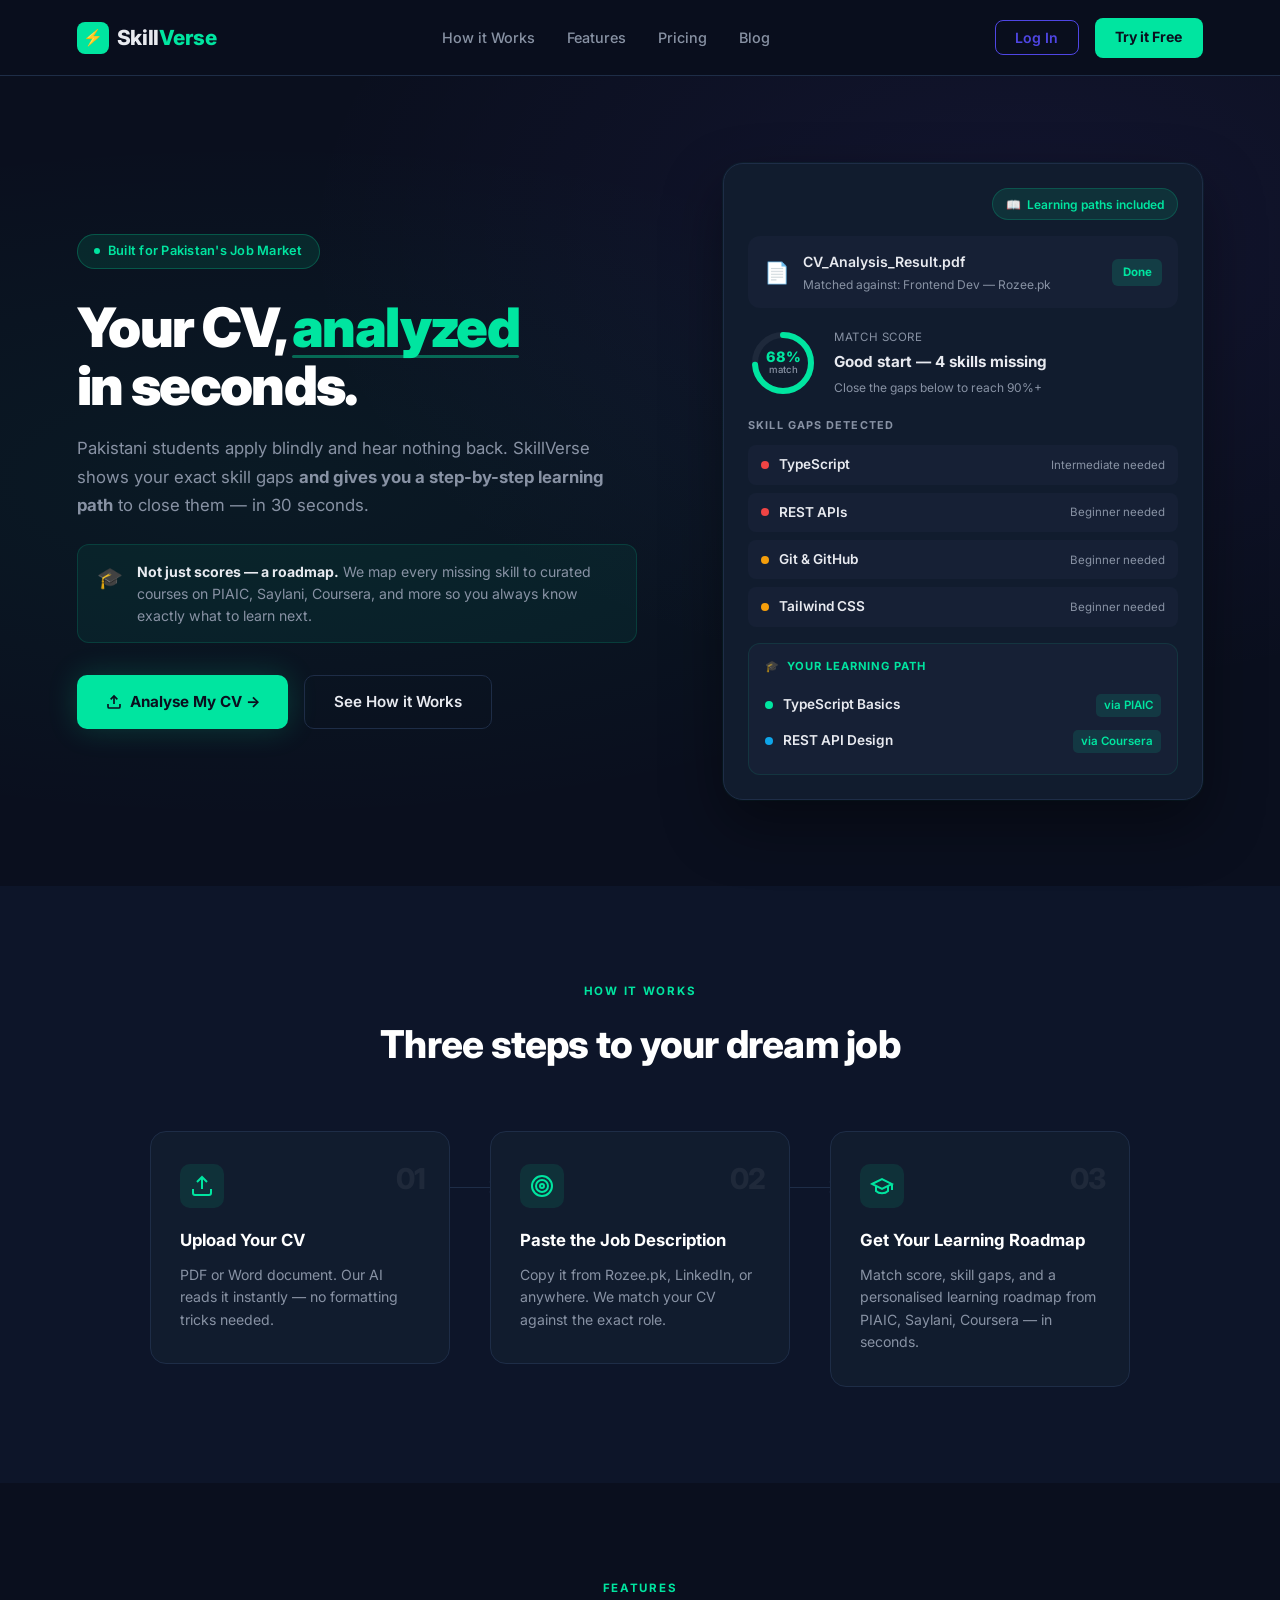
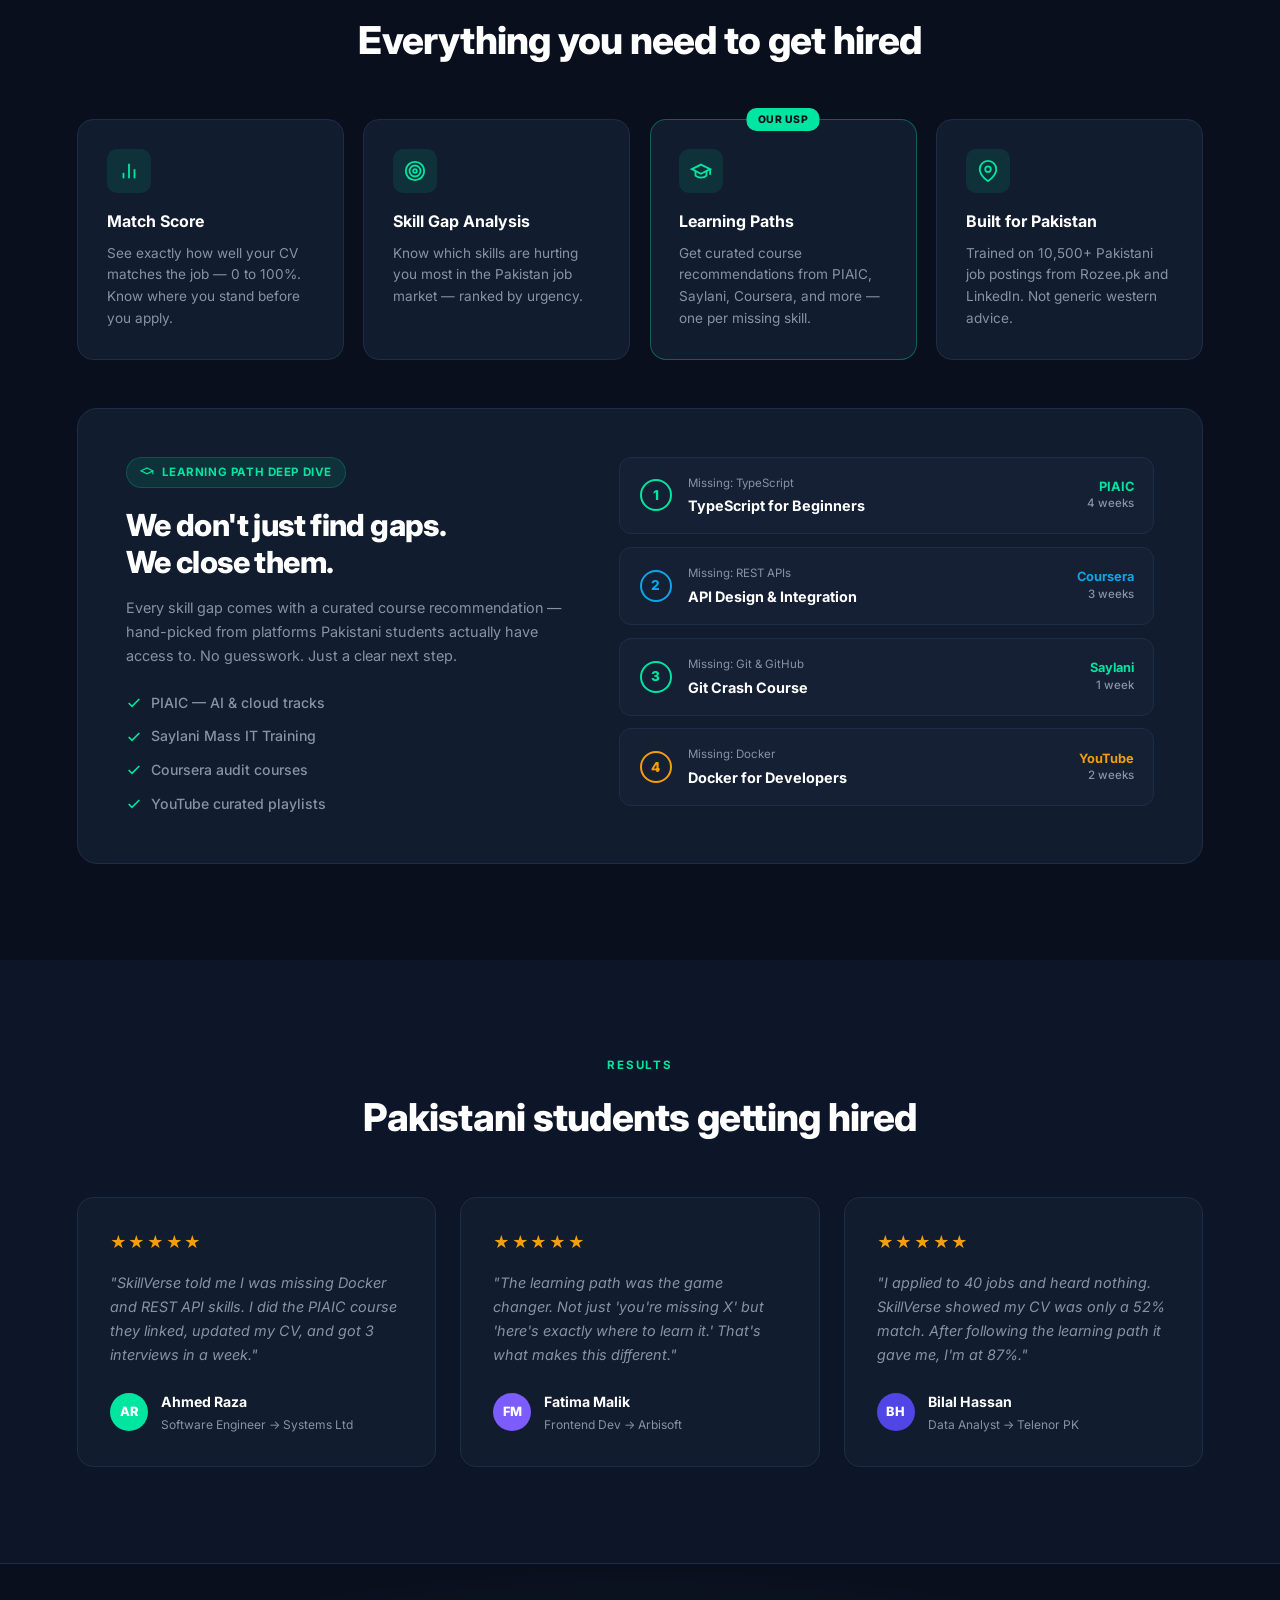
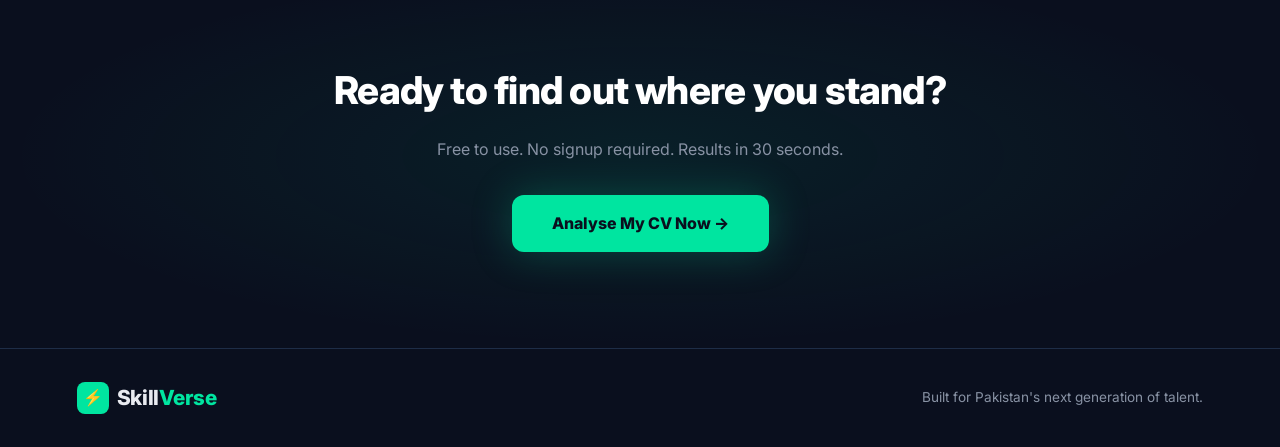
==== index.html @ 1d61daf1 "Add files via upload" ====
<!DOCTYPE html>
<html lang="en">
<head>
    <meta charset="UTF-8">
    <meta name="viewport" content="width=device-width, initial-scale=1.0">
    <title>SkillVerse — Know Your Gaps. Close Them Fast.</title>
    <link rel="stylesheet" href="style.css">
    <link href="https://fonts.googleapis.com/css2?family=Inter:wght@300;400;500;600;700;800;900&display=swap" rel="stylesheet">
    <script src="https://accounts.google.com/gsi/client" async defer></script>
</head>
<body>

    <!-- NAVBAR -->
    <nav>
        <div class="logo">
            <div class="logo-icon">⚡</div>
            <span>Skill<span class="logo-accent">Verse</span></span>
        </div>
        <div class="nav-links">
            <a href="#how" onclick="smoothScroll('how'); return false;">How it Works</a>
            <a href="#features" onclick="smoothScroll('features'); return false;">Features</a>
            <a href="#pricing" onclick="smoothScroll('pricing'); return false;">Pricing</a>
            <a href="#blog" onclick="smoothScroll('blog'); return false;">Blog</a>
        </div>
        <div class="nav-right">
            <div id="authNavSlot"></div>
            <a href="analyser.html" class="btn-nav">Try it Free</a>
        </div>
    </nav>

    <!-- HERO -->
    <section class="hero">
        <div class="hero-content">
            <div class="eyebrow">
                <span class="eyebrow-dot"></span>
                Built for Pakistan's Job Market
            </div>
            <h1>Your CV, <span class="accent">analyzed</span><br>in seconds.</h1>
            <p>Pakistani students apply blindly and hear nothing back. SkillVerse shows your exact skill gaps <strong>and gives you a step-by-step learning path</strong> to close them — in 30 seconds.</p>
            <div class="hero-value">
                <span class="hero-value-icon">🎓</span>
                <p><strong>Not just scores — a roadmap.</strong> We map every missing skill to curated courses on PIAIC, Saylani, Coursera, and more so you always know exactly what to learn next.</p>
            </div>
            <div class="hero-btns">
                <a href="analyser.html" class="btn-primary">
                    <svg width="16" height="16" viewBox="0 0 24 24" fill="none" stroke="currentColor" stroke-width="2.5"><path d="M21 15v4a2 2 0 01-2 2H5a2 2 0 01-2-2v-4"/><polyline points="17 8 12 3 7 8"/><line x1="12" y1="3" x2="12" y2="15"/></svg>
                    Analyse My CV →
                </a>
                <a href="#how" class="btn-secondary" onclick="smoothScroll('how'); return false;">See How it Works</a>
            </div>
        </div>

        <!-- MOCK CV RESULT CARD -->
        <div class="hero-card">
            <div class="card-header-badge">
                <span>📖</span> Learning paths included
            </div>
            <div class="card-file">
                <div class="card-file-icon">📄</div>
                <div class="card-file-info">
                    <div class="card-file-name">CV_Analysis_Result.pdf</div>
                    <div class="card-file-sub">Matched against: Frontend Dev — Rozee.pk</div>
                </div>
                <div class="card-done">Done</div>
            </div>
            <div class="card-score-row">
                <div class="card-score-ring">
                    <svg width="70" height="70" viewBox="0 0 70 70">
                        <circle cx="35" cy="35" r="28" fill="none" stroke="#1e293b" stroke-width="6"/>
                        <circle cx="35" cy="35" r="28" fill="none" stroke="#00e5a0" stroke-width="6"
                            stroke-linecap="round" stroke-dasharray="175.9" stroke-dashoffset="46"
                            transform="rotate(-90 35 35)"/>
                    </svg>
                    <div class="card-score-num">68%<br><span>match</span></div>
                </div>
                <div class="card-score-info">
                    <div class="card-score-label">Match Score</div>
                    <div class="card-score-verdict">Good start — 4 skills missing</div>
                    <div class="card-score-sub">Close the gaps below to reach 90%+</div>
                </div>
            </div>
            <div class="card-gaps-label">SKILL GAPS DETECTED</div>
            <div class="card-gaps">
                <div class="card-gap-row">
                    <span class="gap-dot red"></span>
                    <span class="gap-skill">TypeScript</span>
                    <span class="gap-level">Intermediate needed</span>
                </div>
                <div class="card-gap-row">
                    <span class="gap-dot red"></span>
                    <span class="gap-skill">REST APIs</span>
                    <span class="gap-level">Beginner needed</span>
                </div>
                <div class="card-gap-row">
                    <span class="gap-dot yellow"></span>
                    <span class="gap-skill">Git & GitHub</span>
                    <span class="gap-level">Beginner needed</span>
                </div>
                <div class="card-gap-row">
                    <span class="gap-dot yellow"></span>
                    <span class="gap-skill">Tailwind CSS</span>
                    <span class="gap-level">Beginner needed</span>
                </div>
            </div>
            <div class="card-path">
                <div class="card-path-label">
                    <span>🎓</span> YOUR LEARNING PATH
                </div>
                <div class="card-path-item">
                    <span class="path-dot green"></span>
                    <span class="path-name">TypeScript Basics</span>
                    <span class="path-via">via PIAIC</span>
                </div>
                <div class="card-path-item">
                    <span class="path-dot teal"></span>
                    <span class="path-name">REST API Design</span>
                    <span class="path-via">via Coursera</span>
                </div>
            </div>
        </div>
    </section>

    <!-- HOW IT WORKS -->
    <section class="how" id="how">
        <div class="section-label">HOW IT WORKS</div>
        <h2>Three steps to your dream job</h2>
        <div class="steps">
            <div class="step">
                <div class="step-icon-wrap">
                    <svg width="24" height="24" viewBox="0 0 24 24" fill="none" stroke="#00e5a0" stroke-width="2"><path d="M21 15v4a2 2 0 01-2 2H5a2 2 0 01-2-2v-4"/><polyline points="17 8 12 3 7 8"/><line x1="12" y1="3" x2="12" y2="15"/></svg>
                </div>
                <div class="step-num-badge">01</div>
                <h3>Upload Your CV</h3>
                <p>PDF or Word document. Our AI reads it instantly — no formatting tricks needed.</p>
            </div>
            <div class="step-connector"></div>
            <div class="step">
                <div class="step-icon-wrap">
                    <svg width="24" height="24" viewBox="0 0 24 24" fill="none" stroke="#00e5a0" stroke-width="2"><circle cx="12" cy="12" r="10"/><circle cx="12" cy="12" r="6"/><circle cx="12" cy="12" r="2"/></svg>
                </div>
                <div class="step-num-badge">02</div>
                <h3>Paste the Job Description</h3>
                <p>Copy it from Rozee.pk, LinkedIn, or anywhere. We match your CV against the exact role.</p>
            </div>
            <div class="step-connector"></div>
            <div class="step">
                <div class="step-icon-wrap">
                    <svg width="24" height="24" viewBox="0 0 24 24" fill="none" stroke="#00e5a0" stroke-width="2"><path d="M22 10v6M2 10l10-5 10 5-10 5z"/><path d="M6 12v5c3 3 9 3 12 0v-5"/></svg>
                </div>
                <div class="step-num-badge">03</div>
                <h3>Get Your Learning Roadmap</h3>
                <p>Match score, skill gaps, and a personalised learning roadmap from PIAIC, Saylani, Coursera — in seconds.</p>
            </div>
        </div>
    </section>

    <!-- FEATURES -->
    <section class="features" id="features">
        <div class="section-label">FEATURES</div>
        <h2>Everything you need to get hired</h2>
        <div class="feature-grid">
            <div class="feature-card">
                <div class="feature-icon">
                    <svg width="22" height="22" viewBox="0 0 24 24" fill="none" stroke="#00e5a0" stroke-width="2"><line x1="18" y1="20" x2="18" y2="10"/><line x1="12" y1="20" x2="12" y2="4"/><line x1="6" y1="20" x2="6" y2="14"/></svg>
                </div>
                <h3>Match Score</h3>
                <p>See exactly how well your CV matches the job — 0 to 100%. Know where you stand before you apply.</p>
            </div>
            <div class="feature-card">
                <div class="feature-icon">
                    <svg width="22" height="22" viewBox="0 0 24 24" fill="none" stroke="#00e5a0" stroke-width="2"><circle cx="12" cy="12" r="10"/><circle cx="12" cy="12" r="6"/><circle cx="12" cy="12" r="2"/></svg>
                </div>
                <h3>Skill Gap Analysis</h3>
                <p>Know which skills are hurting you most in the Pakistan job market — ranked by urgency.</p>
            </div>
            <div class="feature-card featured">
                <div class="feature-usp-badge">OUR USP</div>
                <div class="feature-icon">
                    <svg width="22" height="22" viewBox="0 0 24 24" fill="none" stroke="#00e5a0" stroke-width="2"><path d="M22 10v6M2 10l10-5 10 5-10 5z"/><path d="M6 12v5c3 3 9 3 12 0v-5"/></svg>
                </div>
                <h3>Learning Paths</h3>
                <p>Get curated course recommendations from PIAIC, Saylani, Coursera, and more — one per missing skill.</p>
            </div>
            <div class="feature-card">
                <div class="feature-icon">
                    <svg width="22" height="22" viewBox="0 0 24 24" fill="none" stroke="#00e5a0" stroke-width="2"><path d="M21 10c0 7-9 13-9 13s-9-6-9-13a9 9 0 0118 0z"/><circle cx="12" cy="10" r="3"/></svg>
                </div>
                <h3>Built for Pakistan</h3>
                <p>Trained on 10,500+ Pakistani job postings from Rozee.pk and LinkedIn. Not generic western advice.</p>
            </div>
        </div>

        <!-- LEARNING PATH DEEP DIVE -->
        <div class="deepdive" id="pricing">
            <div class="deepdive-left">
                <div class="deepdive-badge">
                    <svg width="14" height="14" viewBox="0 0 24 24" fill="none" stroke="#00e5a0" stroke-width="2"><path d="M22 10v6M2 10l10-5 10 5-10 5z"/></svg>
                    LEARNING PATH DEEP DIVE
                </div>
                <h2>We don't just find gaps.<br>We close them.</h2>
                <p>Every skill gap comes with a curated course recommendation — hand-picked from platforms Pakistani students actually have access to. No guesswork. Just a clear next step.</p>
                <ul class="deepdive-list">
                    <li>
                        <svg width="16" height="16" viewBox="0 0 24 24" fill="none" stroke="#00e5a0" stroke-width="2.5"><polyline points="20 6 9 17 4 12"/></svg>
                        PIAIC — AI & cloud tracks
                    </li>
                    <li>
                        <svg width="16" height="16" viewBox="0 0 24 24" fill="none" stroke="#00e5a0" stroke-width="2.5"><polyline points="20 6 9 17 4 12"/></svg>
                        Saylani Mass IT Training
                    </li>
                    <li>
                        <svg width="16" height="16" viewBox="0 0 24 24" fill="none" stroke="#00e5a0" stroke-width="2.5"><polyline points="20 6 9 17 4 12"/></svg>
                        Coursera audit courses
                    </li>
                    <li>
                        <svg width="16" height="16" viewBox="0 0 24 24" fill="none" stroke="#00e5a0" stroke-width="2.5"><polyline points="20 6 9 17 4 12"/></svg>
                        YouTube curated playlists
                    </li>
                </ul>
            </div>
            <div class="deepdive-right">
                <div class="deepdive-course">
                    <div class="deepdive-num green">1</div>
                    <div class="deepdive-course-info">
                        <div class="deepdive-missing">Missing: TypeScript</div>
                        <div class="deepdive-course-name">TypeScript for Beginners</div>
                    </div>
                    <div class="deepdive-platform green">PIAIC<br><span>4 weeks</span></div>
                </div>
                <div class="deepdive-course">
                    <div class="deepdive-num teal">2</div>
                    <div class="deepdive-course-info">
                        <div class="deepdive-missing">Missing: REST APIs</div>
                        <div class="deepdive-course-name">API Design & Integration</div>
                    </div>
                    <div class="deepdive-platform teal">Coursera<br><span>3 weeks</span></div>
                </div>
                <div class="deepdive-course">
                    <div class="deepdive-num green">3</div>
                    <div class="deepdive-course-info">
                        <div class="deepdive-missing">Missing: Git & GitHub</div>
                        <div class="deepdive-course-name">Git Crash Course</div>
                    </div>
                    <div class="deepdive-platform green">Saylani<br><span>1 week</span></div>
                </div>
                <div class="deepdive-course">
                    <div class="deepdive-num yellow">4</div>
                    <div class="deepdive-course-info">
                        <div class="deepdive-missing">Missing: Docker</div>
                        <div class="deepdive-course-name">Docker for Developers</div>
                    </div>
                    <div class="deepdive-platform yellow">YouTube<br><span>2 weeks</span></div>
                </div>
            </div>
        </div>
    </section>

    <!-- TESTIMONIALS -->
    <section class="testimonials" id="blog">
        <div class="section-label">RESULTS</div>
        <h2>Pakistani students getting hired</h2>
        <div class="testimonial-grid">
            <div class="testimonial-card">
                <div class="stars">★★★★★</div>
                <p>"SkillVerse told me I was missing Docker and REST API skills. I did the PIAIC course they linked, updated my CV, and got 3 interviews in a week."</p>
                <div class="testimonial-user">
                    <div class="testimonial-avatar" style="background:#00e5a0;">AR</div>
                    <div>
                        <div class="testimonial-name">Ahmed Raza</div>
                        <div class="testimonial-role">Software Engineer → Systems Ltd</div>
                    </div>
                </div>
            </div>
            <div class="testimonial-card">
                <div class="stars">★★★★★</div>
                <p>"The learning path was the game changer. Not just 'you're missing X' but 'here's exactly where to learn it.' That's what makes this different."</p>
                <div class="testimonial-user">
                    <div class="testimonial-avatar" style="background:#7c5cfc;">FM</div>
                    <div>
                        <div class="testimonial-name">Fatima Malik</div>
                        <div class="testimonial-role">Frontend Dev → Arbisoft</div>
                    </div>
                </div>
            </div>
            <div class="testimonial-card">
                <div class="stars">★★★★★</div>
                <p>"I applied to 40 jobs and heard nothing. SkillVerse showed my CV was only a 52% match. After following the learning path it gave me, I'm at 87%."</p>
                <div class="testimonial-user">
                    <div class="testimonial-avatar" style="background:#4f46e5;">BH</div>
                    <div>
                        <div class="testimonial-name">Bilal Hassan</div>
                        <div class="testimonial-role">Data Analyst → Telenor PK</div>
                    </div>
                </div>
            </div>
        </div>
    </section>

    <!-- CTA -->
    <section class="cta">
        <h2>Ready to find out where you stand?</h2>
        <p>Free to use. No signup required. Results in 30 seconds.</p>
        <a href="analyser.html" class="btn-cta">Analyse My CV Now →</a>
    </section>

    <!-- FOOTER -->
    <footer>
        <div class="logo">
            <div class="logo-icon">⚡</div>
            <span>Skill<span class="logo-accent">Verse</span></span>
        </div>
        <p>Built for Pakistan's next generation of talent.</p>
    </footer>

    <script>
    function smoothScroll(id) {
        const el = document.getElementById(id);
        if (el) el.scrollIntoView({ behavior: 'smooth', block: 'start' });
    }
    </script>
    <script src="auth.js"></script>
</body>
</html>
---- style.css ----
/* ── RESET ── */
*, *::before, *::after { margin: 0; padding: 0; box-sizing: border-box; }

/* ── ROOT ── */
:root {
    --bg: #0a0f1e;
    --bg2: #0d1529;
    --bg3: #111827;
    --card: #111c2e;
    --card2: #162035;
    --border: #1e2d47;
    --accent: #00e5a0;
    --accent2: #00c48c;
    --purple: #7c5cfc;
    --text: #e8eaf0;
    --muted: #8892a4;
    --yellow: #f59e0b;
    --red: #ef4444;
}

html { scroll-behavior: smooth; }

body {
    font-family: 'Inter', sans-serif;
    background: var(--bg);
    color: var(--text);
    min-height: 100vh;
    line-height: 1.6;
}

/* ── NAVBAR ── */
nav {
    display: flex;
    justify-content: space-between;
    align-items: center;
    padding: 1.1rem 6%;
    border-bottom: 1px solid var(--border);
    background: rgba(10,15,30,0.95);
    backdrop-filter: blur(12px);
    position: sticky;
    top: 0;
    z-index: 100;
}

.logo {
    display: flex;
    align-items: center;
    gap: 0.5rem;
    font-size: 1.3rem;
    font-weight: 800;
    color: var(--text);
    text-decoration: none;
    letter-spacing: -0.02em;
}

.logo-icon {
    background: var(--accent);
    color: #0a0f1e;
    width: 32px;
    height: 32px;
    border-radius: 8px;
    display: flex;
    align-items: center;
    justify-content: center;
    font-size: 1rem;
}

.logo-accent { color: var(--accent); }

.nav-links {
    display: flex;
    align-items: center;
    gap: 2rem;
}

.nav-links a {
    color: var(--muted);
    text-decoration: none;
    font-size: 0.9rem;
    font-weight: 500;
    transition: color 0.2s;
}

.nav-links a:hover { color: var(--text); }

.nav-right {
    display: flex;
    align-items: center;
    gap: 1rem;
}

.btn-nav {
    background: var(--accent);
    color: #0a0f1e !important;
    padding: 0.55rem 1.3rem;
    border-radius: 8px;
    font-weight: 700;
    font-size: 0.88rem;
    text-decoration: none;
    transition: background 0.2s, transform 0.2s;
}

.btn-nav:hover { background: var(--accent2); transform: translateY(-1px); }

/* ── HERO ── */
.hero {
    display: flex;
    align-items: center;
    justify-content: space-between;
    padding: 5rem 6%;
    gap: 3rem;
    min-height: 90vh;
    background: radial-gradient(ellipse at 20% 50%, rgba(0,229,160,0.05) 0%, transparent 60%),
                radial-gradient(ellipse at 80% 20%, rgba(124,92,252,0.08) 0%, transparent 50%),
                var(--bg);
}

.hero-content { flex: 1; max-width: 560px; }

.eyebrow {
    display: inline-flex;
    align-items: center;
    gap: 0.5rem;
    background: rgba(0,229,160,0.1);
    border: 1px solid rgba(0,229,160,0.25);
    color: var(--accent);
    font-size: 0.8rem;
    font-weight: 600;
    padding: 0.4rem 1rem;
    border-radius: 20px;
    margin-bottom: 1.8rem;
    letter-spacing: 0.02em;
}

.eyebrow-dot {
    width: 6px;
    height: 6px;
    background: var(--accent);
    border-radius: 50%;
    animation: pulse 2s infinite;
}

@keyframes pulse {
    0%, 100% { opacity: 1; }
    50% { opacity: 0.3; }
}

.hero h1 {
    font-size: 3.4rem;
    font-weight: 900;
    line-height: 1.08;
    margin-bottom: 1.2rem;
    letter-spacing: -0.03em;
    color: #fff;
}

.hero h1 .accent {
    color: var(--accent);
    position: relative;
}

.hero h1 .accent::after {
    content: '';
    position: absolute;
    bottom: 2px;
    left: 0;
    right: 0;
    height: 3px;
    background: var(--accent);
    border-radius: 2px;
    opacity: 0.4;
}

.hero > .hero-content > p {
    font-size: 1.05rem;
    color: var(--muted);
    line-height: 1.7;
    margin-bottom: 1.5rem;
}

.hero-value {
    display: flex;
    gap: 0.9rem;
    background: rgba(0,229,160,0.06);
    border: 1px solid rgba(0,229,160,0.15);
    border-radius: 12px;
    padding: 1rem 1.2rem;
    margin-bottom: 2rem;
}

.hero-value-icon { font-size: 1.3rem; flex-shrink: 0; }

.hero-value p {
    font-size: 0.88rem;
    color: var(--muted);
    line-height: 1.55;
    margin: 0;
}

.hero-value p strong { color: var(--text); }

.hero-btns {
    display: flex;
    gap: 1rem;
    flex-wrap: wrap;
}

.btn-primary {
    background: var(--accent);
    color: #0a0f1e;
    padding: 0.85rem 1.8rem;
    border-radius: 10px;
    text-decoration: none;
    font-weight: 700;
    font-size: 0.95rem;
    display: inline-flex;
    align-items: center;
    gap: 0.5rem;
    transition: transform 0.2s, background 0.2s;
    box-shadow: 0 0 30px rgba(0,229,160,0.2);
}

.btn-primary:hover { transform: translateY(-2px); background: var(--accent2); }

.btn-secondary {
    background: transparent;
    color: var(--text);
    padding: 0.85rem 1.8rem;
    border-radius: 10px;
    text-decoration: none;
    font-weight: 600;
    font-size: 0.95rem;
    border: 1px solid var(--border);
    transition: border-color 0.2s, background 0.2s;
}

.btn-secondary:hover { border-color: var(--accent); background: rgba(0,229,160,0.05); }

/* ── HERO CARD ── */
.hero-card {
    flex: 1;
    max-width: 480px;
    background: var(--card);
    border-radius: 20px;
    padding: 1.5rem;
    border: 1px solid var(--border);
    box-shadow: 0 25px 60px rgba(0,0,0,0.4), 0 0 0 1px rgba(0,229,160,0.05);
}

.card-header-badge {
    display: inline-flex;
    align-items: center;
    gap: 0.4rem;
    background: rgba(0,229,160,0.1);
    border: 1px solid rgba(0,229,160,0.2);
    color: var(--accent);
    font-size: 0.75rem;
    font-weight: 600;
    padding: 0.35rem 0.8rem;
    border-radius: 20px;
    margin-bottom: 1rem;
    float: right;
}

.card-file {
    display: flex;
    align-items: center;
    gap: 0.8rem;
    background: var(--card2);
    border-radius: 12px;
    padding: 0.9rem 1rem;
    margin-bottom: 1.2rem;
    clear: both;
}

.card-file-icon { font-size: 1.3rem; }
.card-file-info { flex: 1; }
.card-file-name { font-size: 0.88rem; font-weight: 600; color: var(--text); }
.card-file-sub { font-size: 0.75rem; color: var(--muted); margin-top: 0.1rem; }

.card-done {
    background: rgba(0,229,160,0.15);
    color: var(--accent);
    font-size: 0.72rem;
    font-weight: 700;
    padding: 0.25rem 0.65rem;
    border-radius: 6px;
}

.card-score-row {
    display: flex;
    align-items: center;
    gap: 1rem;
    margin-bottom: 1.2rem;
}

.card-score-ring { position: relative; width: 70px; height: 70px; flex-shrink: 0; }

.card-score-num {
    position: absolute;
    inset: 0;
    display: flex;
    flex-direction: column;
    align-items: center;
    justify-content: center;
    font-size: 0.9rem;
    font-weight: 800;
    color: var(--accent);
    line-height: 1.1;
    text-align: center;
}

.card-score-num span { font-size: 0.6rem; font-weight: 500; color: var(--muted); }

.card-score-label {
    font-size: 0.72rem;
    color: var(--muted);
    margin-bottom: 0.2rem;
    text-transform: uppercase;
    letter-spacing: 0.05em;
}

.card-score-verdict { font-size: 0.95rem; font-weight: 700; color: var(--text); margin-bottom: 0.2rem; }
.card-score-sub { font-size: 0.75rem; color: var(--muted); }

.card-gaps-label {
    font-size: 0.68rem;
    font-weight: 700;
    letter-spacing: 0.1em;
    color: var(--muted);
    margin-bottom: 0.7rem;
    text-transform: uppercase;
}

.card-gaps { display: flex; flex-direction: column; gap: 0.5rem; margin-bottom: 1rem; }

.card-gap-row {
    display: flex;
    align-items: center;
    gap: 0.6rem;
    background: var(--card2);
    border-radius: 8px;
    padding: 0.55rem 0.8rem;
}

.gap-dot { width: 8px; height: 8px; border-radius: 50%; flex-shrink: 0; }
.gap-dot.red { background: var(--red); }
.gap-dot.yellow { background: var(--yellow); }

.gap-skill { font-size: 0.85rem; font-weight: 600; color: var(--text); flex: 1; }
.gap-level { font-size: 0.72rem; color: var(--muted); }

.card-path {
    background: var(--card2);
    border-radius: 12px;
    padding: 0.9rem 1rem;
    border: 1px solid rgba(0,229,160,0.1);
}

.card-path-label {
    display: flex;
    align-items: center;
    gap: 0.4rem;
    font-size: 0.7rem;
    font-weight: 700;
    letter-spacing: 0.08em;
    color: var(--accent);
    margin-bottom: 0.7rem;
    text-transform: uppercase;
}

.card-path-item { display: flex; align-items: center; gap: 0.6rem; padding: 0.4rem 0; }

.path-dot { width: 8px; height: 8px; border-radius: 50%; flex-shrink: 0; }
.path-dot.green { background: var(--accent); }
.path-dot.teal { background: #0ea5e9; }

.path-name { font-size: 0.85rem; font-weight: 600; color: var(--text); flex: 1; }

.path-via {
    font-size: 0.72rem;
    background: rgba(0,229,160,0.12);
    color: var(--accent);
    padding: 0.15rem 0.5rem;
    border-radius: 5px;
    font-weight: 600;
}

/* ── SECTION SHARED ── */
.section-label {
    font-size: 0.72rem;
    font-weight: 700;
    letter-spacing: 0.15em;
    text-transform: uppercase;
    color: var(--accent);
    margin-bottom: 0.8rem;
    text-align: center;
}

/* ── HOW IT WORKS ── */
.how {
    padding: 6rem 6%;
    background: var(--bg2);
    text-align: center;
}

.how h2 {
    font-size: 2.4rem;
    font-weight: 800;
    color: #fff;
    margin-bottom: 3.5rem;
    letter-spacing: -0.02em;
}

.steps {
    display: flex;
    align-items: flex-start;
    justify-content: center;
    gap: 0;
    flex-wrap: wrap;
}

.step {
    background: var(--card);
    border-radius: 16px;
    padding: 2rem 1.8rem;
    max-width: 300px;
    flex: 1;
    min-width: 220px;
    text-align: left;
    border: 1px solid var(--border);
    position: relative;
    transition: border-color 0.2s, transform 0.2s;
}

.step:hover { border-color: rgba(0,229,160,0.3); transform: translateY(-4px); }

.step-icon-wrap {
    width: 44px;
    height: 44px;
    background: rgba(0,229,160,0.1);
    border-radius: 10px;
    display: flex;
    align-items: center;
    justify-content: center;
    margin-bottom: 1.2rem;
}

.step-num-badge {
    position: absolute;
    top: 1.5rem;
    right: 1.5rem;
    font-size: 1.8rem;
    font-weight: 800;
    color: rgba(255,255,255,0.06);
    letter-spacing: -0.03em;
}

.step h3 { font-size: 1.05rem; font-weight: 700; color: #fff; margin-bottom: 0.6rem; }
.step p { font-size: 0.88rem; color: var(--muted); line-height: 1.6; }

.step-connector {
    width: 40px;
    height: 1px;
    background: var(--border);
    flex-shrink: 0;
    margin-top: 3.5rem;
    position: relative;
}

.step-connector::after {
    content: '';
    position: absolute;
    right: -4px;
    top: -4px;
    width: 8px;
    height: 8px;
    border-top: 1px solid var(--border);
    border-right: 1px solid var(--border);
    transform: rotate(45deg);
}

/* ── FEATURES ── */
.features {
    padding: 6rem 6%;
    background: var(--bg);
    text-align: center;
}

.features h2 {
    font-size: 2.4rem;
    font-weight: 800;
    color: #fff;
    margin-bottom: 3rem;
    letter-spacing: -0.02em;
}

.feature-grid {
    display: grid;
    grid-template-columns: repeat(4, 1fr);
    gap: 1.2rem;
    margin-bottom: 3rem;
}

@media (max-width: 900px) { .feature-grid { grid-template-columns: repeat(2, 1fr); } }
@media (max-width: 560px) { .feature-grid { grid-template-columns: 1fr; } }

.feature-card {
    background: var(--card);
    border-radius: 16px;
    padding: 1.8rem;
    text-align: left;
    border: 1px solid var(--border);
    position: relative;
    transition: border-color 0.2s, transform 0.2s;
}

.feature-card:hover { border-color: rgba(0,229,160,0.3); transform: translateY(-4px); }
.feature-card.featured { border-color: rgba(0,229,160,0.35); }

.feature-usp-badge {
    position: absolute;
    top: -12px;
    left: 50%;
    transform: translateX(-50%);
    background: var(--accent);
    color: #0a0f1e;
    font-size: 0.65rem;
    font-weight: 800;
    padding: 0.2rem 0.7rem;
    border-radius: 10px;
    letter-spacing: 0.05em;
    white-space: nowrap;
}

.feature-icon {
    width: 44px;
    height: 44px;
    background: rgba(0,229,160,0.1);
    border-radius: 10px;
    display: flex;
    align-items: center;
    justify-content: center;
    margin-bottom: 1rem;
}

.feature-card h3 { font-size: 1rem; font-weight: 700; color: #fff; margin-bottom: 0.5rem; }
.feature-card p { font-size: 0.85rem; color: var(--muted); line-height: 1.6; }

/* ── DEEP DIVE ── */
.deepdive {
    background: var(--card);
    border-radius: 20px;
    border: 1px solid var(--border);
    padding: 3rem;
    display: grid;
    grid-template-columns: 1fr 1.2fr;
    gap: 3rem;
    text-align: left;
}

@media (max-width: 800px) { .deepdive { grid-template-columns: 1fr; } }

.deepdive-badge {
    display: inline-flex;
    align-items: center;
    gap: 0.5rem;
    background: rgba(0,229,160,0.1);
    border: 1px solid rgba(0,229,160,0.2);
    color: var(--accent);
    font-size: 0.72rem;
    font-weight: 700;
    padding: 0.35rem 0.8rem;
    border-radius: 20px;
    margin-bottom: 1.2rem;
    letter-spacing: 0.05em;
}

.deepdive h2 {
    font-size: 1.9rem;
    font-weight: 800;
    color: #fff;
    line-height: 1.2;
    margin-bottom: 1rem;
    letter-spacing: -0.02em;
    text-align: left;
}

.deepdive-left > p {
    font-size: 0.9rem;
    color: var(--muted);
    line-height: 1.65;
    margin-bottom: 1.5rem;
}

.deepdive-list { list-style: none; display: flex; flex-direction: column; gap: 0.7rem; }

.deepdive-list li {
    display: flex;
    align-items: center;
    gap: 0.6rem;
    font-size: 0.88rem;
    color: var(--muted);
    font-weight: 500;
}

.deepdive-right { display: flex; flex-direction: column; gap: 0.8rem; }

.deepdive-course {
    display: flex;
    align-items: center;
    gap: 1rem;
    background: var(--card2);
    border-radius: 12px;
    padding: 1rem 1.2rem;
    border: 1px solid var(--border);
}

.deepdive-num {
    width: 32px;
    height: 32px;
    border-radius: 50%;
    display: flex;
    align-items: center;
    justify-content: center;
    font-size: 0.85rem;
    font-weight: 800;
    flex-shrink: 0;
    border: 2px solid;
}

.deepdive-num.green { color: var(--accent); border-color: var(--accent); }
.deepdive-num.teal { color: #0ea5e9; border-color: #0ea5e9; }
.deepdive-num.yellow { color: var(--yellow); border-color: var(--yellow); }

.deepdive-course-info { flex: 1; }
.deepdive-missing { font-size: 0.72rem; color: var(--muted); margin-bottom: 0.15rem; }
.deepdive-course-name { font-size: 0.9rem; font-weight: 700; color: #fff; }

.deepdive-platform {
    font-size: 0.8rem;
    font-weight: 700;
    text-align: right;
    line-height: 1.3;
}

.deepdive-platform.green { color: var(--accent); }
.deepdive-platform.teal { color: #0ea5e9; }
.deepdive-platform.yellow { color: var(--yellow); }
.deepdive-platform span { font-size: 0.72rem; font-weight: 500; color: var(--muted); }

/* ── TESTIMONIALS ── */
.testimonials {
    padding: 6rem 6%;
    background: var(--bg2);
    text-align: center;
}

.testimonials h2 {
    font-size: 2.4rem;
    font-weight: 800;
    color: #fff;
    margin-bottom: 3rem;
    letter-spacing: -0.02em;
}

.testimonial-grid {
    display: grid;
    grid-template-columns: repeat(3, 1fr);
    gap: 1.5rem;
}

@media (max-width: 800px) { .testimonial-grid { grid-template-columns: 1fr; } }

.testimonial-card {
    background: var(--card);
    border-radius: 16px;
    padding: 2rem;
    text-align: left;
    border: 1px solid var(--border);
    transition: border-color 0.2s;
}

.testimonial-card:hover { border-color: rgba(0,229,160,0.2); }

.stars { color: var(--yellow); font-size: 1rem; margin-bottom: 1rem; letter-spacing: 0.1em; }

.testimonial-card > p {
    font-size: 0.9rem;
    color: var(--muted);
    line-height: 1.65;
    margin-bottom: 1.5rem;
    font-style: italic;
}

.testimonial-user { display: flex; align-items: center; gap: 0.8rem; }

.testimonial-avatar {
    width: 38px;
    height: 38px;
    border-radius: 50%;
    display: flex;
    align-items: center;
    justify-content: center;
    font-size: 0.8rem;
    font-weight: 800;
    color: #fff;
    flex-shrink: 0;
}

.testimonial-name { font-size: 0.88rem; font-weight: 700; color: #fff; }
.testimonial-role { font-size: 0.75rem; color: var(--muted); margin-top: 0.1rem; }

/* ── CTA ── */
.cta {
    padding: 6rem 6%;
    text-align: center;
    background: radial-gradient(ellipse at center, rgba(0,229,160,0.08) 0%, transparent 70%), var(--bg);
    border-top: 1px solid var(--border);
}

.cta h2 {
    font-size: 2.4rem;
    font-weight: 800;
    color: #fff;
    margin-bottom: 1rem;
    letter-spacing: -0.02em;
}

.cta p { color: var(--muted); margin-bottom: 2rem; font-size: 1rem; }

.btn-cta {
    display: inline-block;
    background: var(--accent);
    color: #0a0f1e;
    padding: 1rem 2.5rem;
    border-radius: 12px;
    text-decoration: none;
    font-weight: 800;
    font-size: 1rem;
    box-shadow: 0 0 40px rgba(0,229,160,0.25);
    transition: transform 0.2s, background 0.2s;
}

.btn-cta:hover { transform: translateY(-2px); background: var(--accent2); }

/* ── FOOTER ── */
footer {
    padding: 2rem 6%;
    border-top: 1px solid var(--border);
    display: flex;
    justify-content: space-between;
    align-items: center;
    background: var(--bg);
}

footer p { font-size: 0.85rem; color: var(--muted); }

/* ── AUTH NAV SLOT ── */
#authNavSlot {
    display: flex;
    align-items: center;
    gap: 0.8rem;
    font-size: 0.85rem;
    color: var(--muted);
}
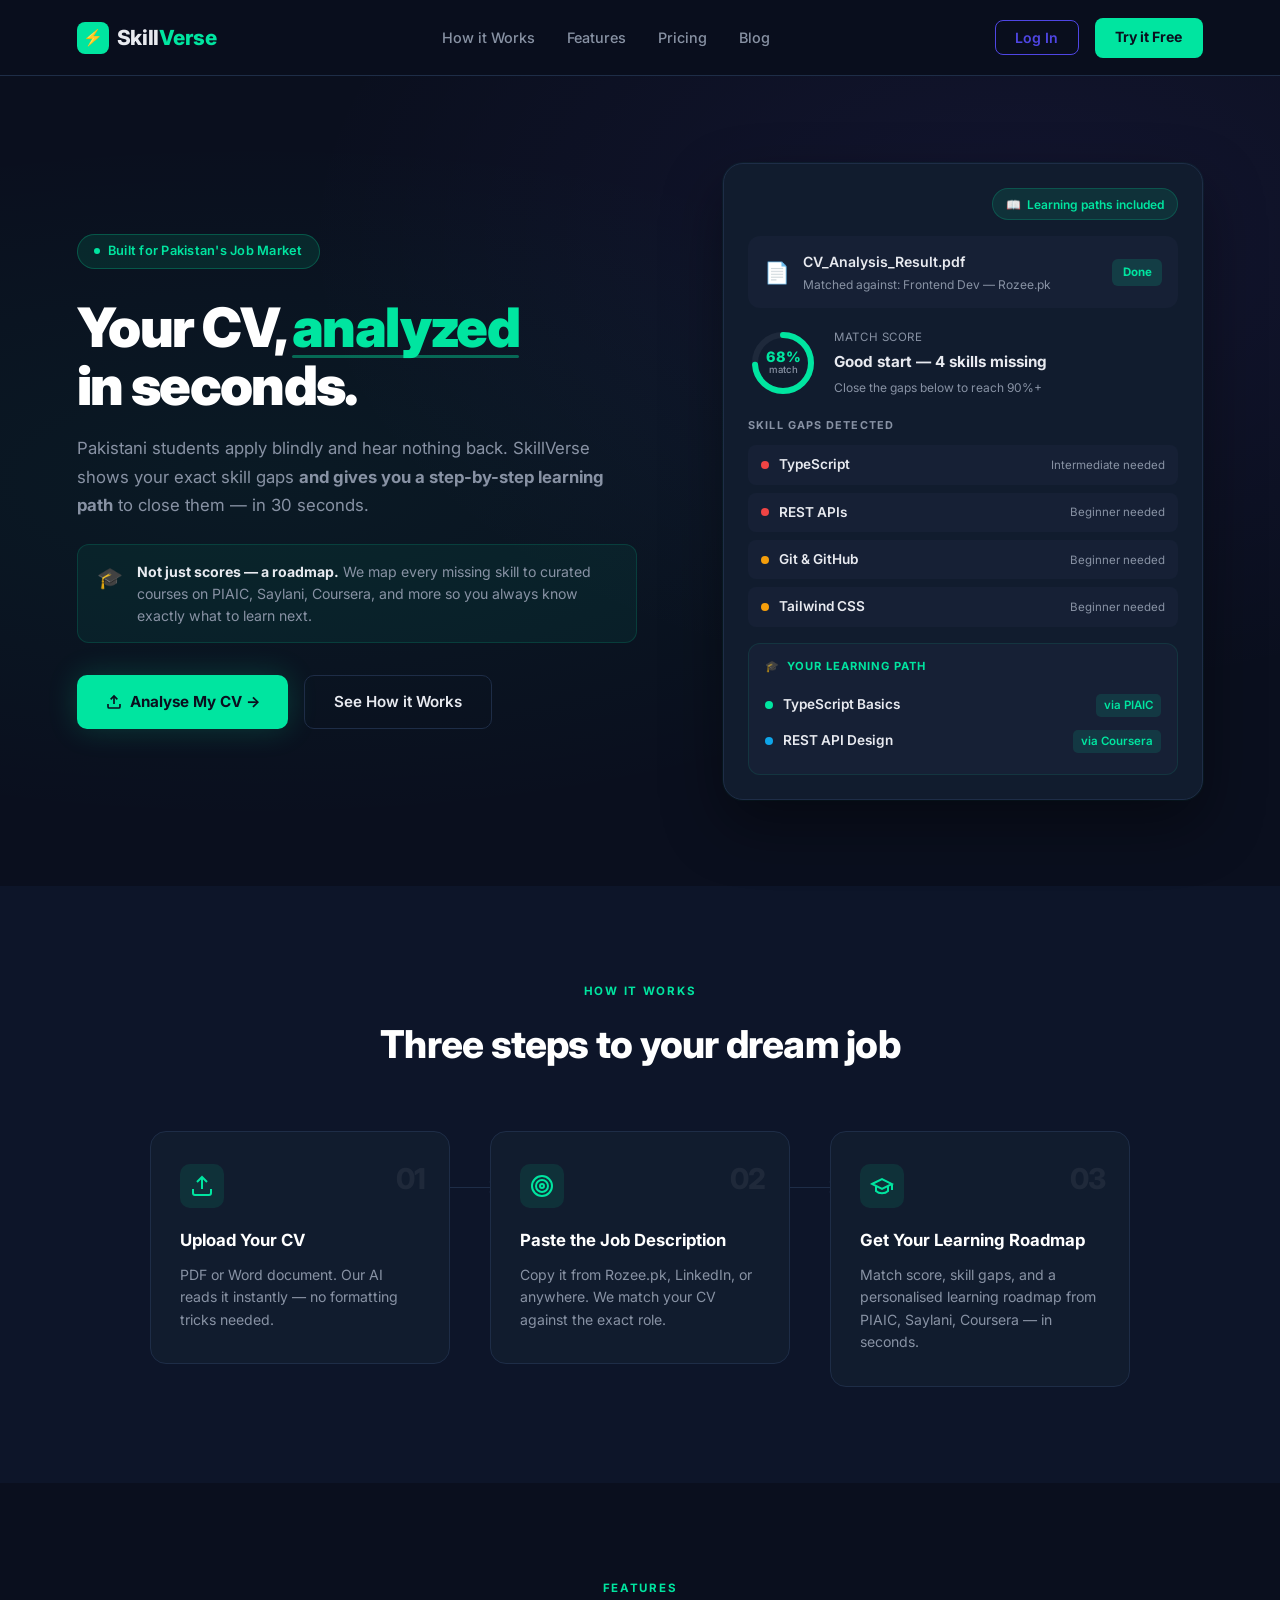
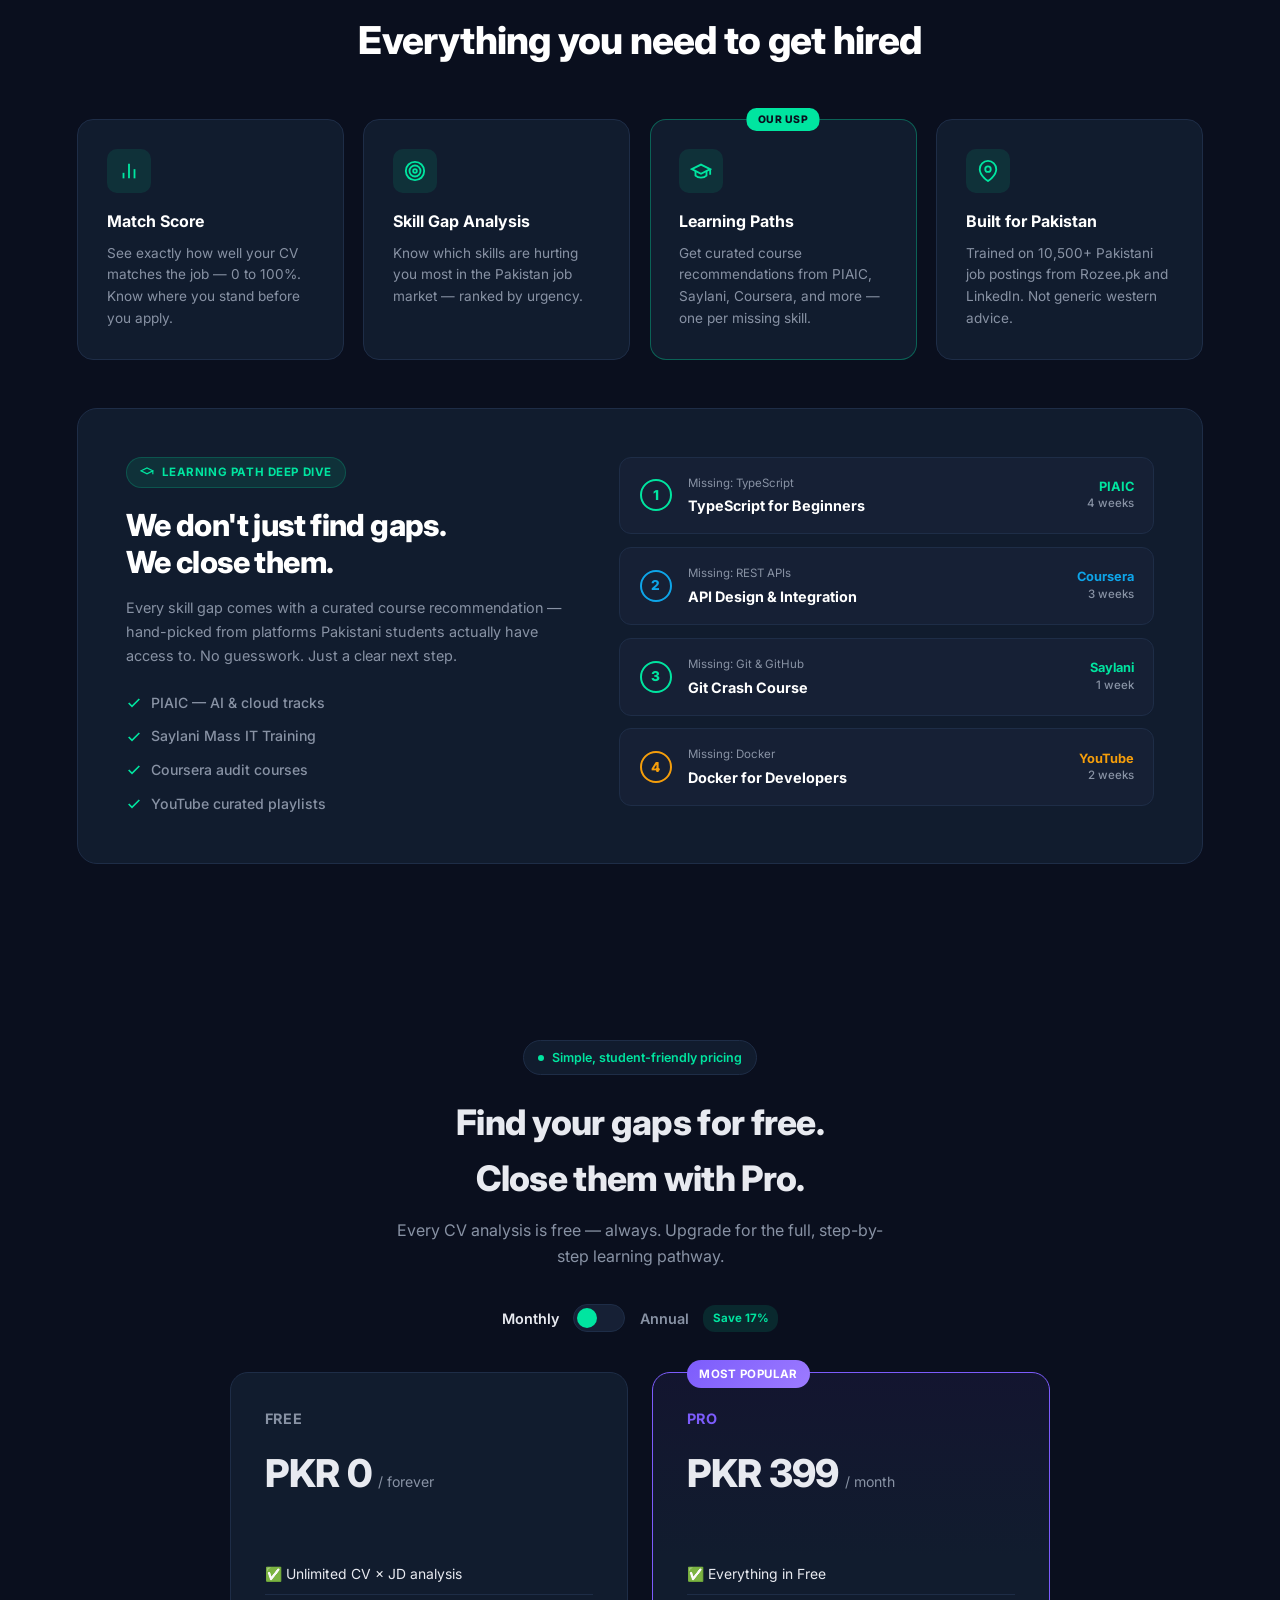
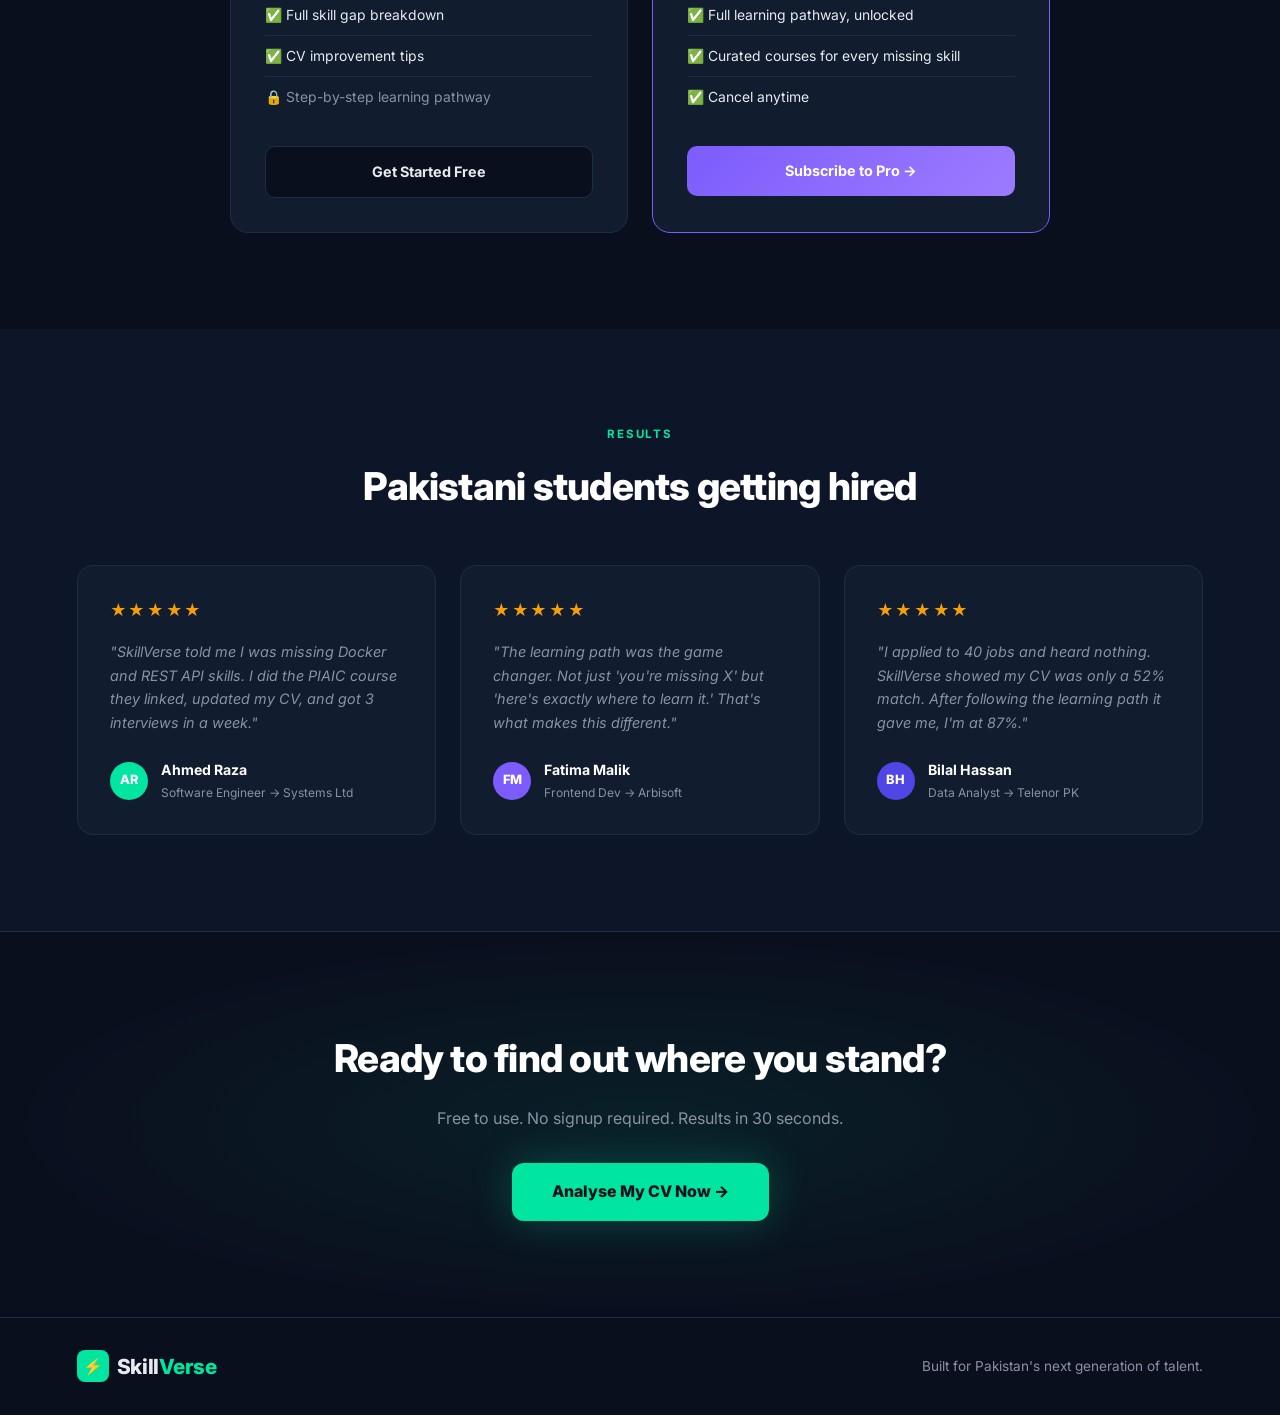
==== commit 60ecd497: "Update index.html" ====
--- a/index.html
+++ b/index.html
@@ -191,7 +191,7 @@
         </div>
 
         <!-- LEARNING PATH DEEP DIVE -->
-        <div class="deepdive" id="pricing">
+        <div class="deepdive" id="learning-path-demo">
             <div class="deepdive-left">
                 <div class="deepdive-badge">
                     <svg width="14" height="14" viewBox="0 0 24 24" fill="none" stroke="#00e5a0" stroke-width="2"><path d="M22 10v6M2 10l10-5 10 5-10 5z"/></svg>
@@ -255,6 +255,172 @@
         </div>
     </section>
 
+    <!-- PRICING -->
+    <section class="pr-section" id="pricing">
+        <style>
+            .pr-section {
+                padding: 5rem 8% 6rem;
+                text-align: center;
+            }
+            .pr-eyebrow {
+                display: inline-flex; align-items: center; gap: 0.5rem;
+                background: #111c2e; border: 1px solid #1e2d47;
+                padding: 0.4rem 0.9rem; border-radius: 20px;
+                font-size: 0.78rem; font-weight: 600; color: #00e5a0;
+                margin-bottom: 1.2rem;
+            }
+            .pr-eyebrow-dot { width: 6px; height: 6px; border-radius: 50%; background: #00e5a0; }
+            .pr-section h2 {
+                font-size: 2.2rem; font-weight: 800; letter-spacing: -0.02em;
+                color: #e8eaf0; margin-bottom: 0.7rem;
+            }
+            .pr-section > p {
+                color: #8892a4; font-size: 1rem; max-width: 500px;
+                margin: 0 auto 2.2rem; line-height: 1.6;
+            }
+
+            /* Toggle */
+            .pr-toggle-wrap {
+                display: inline-flex; align-items: center; gap: 0.9rem;
+                margin-bottom: 2.5rem;
+            }
+            .pr-toggle-label {
+                font-size: 0.9rem; font-weight: 600; color: #8892a4;
+                cursor: pointer; transition: color 0.2s;
+            }
+            .pr-toggle-label.active { color: #e8eaf0; }
+            .pr-switch {
+                position: relative; width: 52px; height: 28px;
+                background: #162035; border: 1px solid #1e2d47;
+                border-radius: 20px; cursor: pointer;
+            }
+            .pr-switch-knob {
+                position: absolute; top: 3px; left: 3px;
+                width: 20px; height: 20px; border-radius: 50%;
+                background: #00e5a0; transition: transform 0.2s;
+            }
+            .pr-switch.on .pr-switch-knob { transform: translateX(24px); }
+            .pr-save-badge {
+                background: rgba(0,229,160,0.12); color: #00e5a0;
+                font-size: 0.72rem; font-weight: 700;
+                padding: 0.25rem 0.6rem; border-radius: 12px;
+            }
+
+            /* Cards */
+            .pr-cards {
+                max-width: 820px; margin: 0 auto;
+                display: grid; grid-template-columns: 1fr 1fr; gap: 1.5rem;
+                text-align: left;
+            }
+            @media (max-width: 720px) { .pr-cards { grid-template-columns: 1fr; } }
+
+            .pr-card {
+                background: #111c2e; border: 1px solid #1e2d47;
+                border-radius: 18px; padding: 2.1rem; position: relative;
+            }
+            .pr-card.pro {
+                border-color: #7c5cfc;
+                background: linear-gradient(180deg, rgba(124,92,252,0.08), #111c2e 40%);
+            }
+            .pr-badge {
+                position: absolute; top: -13px; left: 2.1rem;
+                background: linear-gradient(135deg, #7c5cfc, #9d7bff);
+                color: white; font-size: 0.72rem; font-weight: 700;
+                padding: 0.3rem 0.8rem; border-radius: 20px; letter-spacing: 0.03em;
+            }
+            .pr-plan-name {
+                font-size: 0.9rem; font-weight: 700; color: #8892a4;
+                text-transform: uppercase; letter-spacing: 0.06em; margin-bottom: 0.8rem;
+            }
+            .pr-card.pro .pr-plan-name { color: #7c5cfc; }
+            .pr-price-row { display: flex; align-items: baseline; gap: 0.4rem; margin-bottom: 0.3rem; }
+            .pr-amount { font-size: 2.4rem; font-weight: 800; color: #e8eaf0; letter-spacing: -0.02em; }
+            .pr-period { color: #8892a4; font-size: 0.88rem; }
+            .pr-annual-note { font-size: 0.78rem; color: #00e5a0; font-weight: 600; margin-bottom: 1.6rem; min-height: 1.1rem; }
+            .pr-features { list-style: none; margin-bottom: 1.8rem; }
+            .pr-features li {
+                display: flex; align-items: flex-start; gap: 0.6rem;
+                font-size: 0.87rem; padding: 0.55rem 0; border-bottom: 1px solid #1e2d47;
+                color: #e8eaf0;
+            }
+            .pr-features li:last-child { border-bottom: none; }
+            .pr-features li.off { color: #8892a4; }
+            .pr-btn {
+                width: 100%; padding: 0.85rem; border-radius: 10px;
+                font-weight: 700; font-size: 0.9rem; cursor: pointer;
+                border: none; text-align: center; text-decoration: none; display: block;
+                transition: transform 0.2s;
+            }
+            .pr-btn:hover { transform: translateY(-1px); }
+            .pr-btn.free { background: #0a0f1e; color: #e8eaf0; border: 1px solid #1e2d47; }
+            .pr-btn.pro { background: linear-gradient(135deg, #7c5cfc, #9d7bff); color: white; }
+        </style>
+
+        <div class="pr-eyebrow">
+            <span class="pr-eyebrow-dot"></span>
+            Simple, student-friendly pricing
+        </div>
+        <h2>Find your gaps for free.<br>Close them with Pro.</h2>
+        <p>Every CV analysis is free — always. Upgrade for the full, step-by-step learning pathway.</p>
+
+        <div class="pr-toggle-wrap">
+            <span class="pr-toggle-label active" id="prMonthlyLabel">Monthly</span>
+            <div class="pr-switch" id="prSwitch" onclick="prToggleBilling()">
+                <div class="pr-switch-knob"></div>
+            </div>
+            <span class="pr-toggle-label" id="prAnnualLabel">Annual</span>
+            <span class="pr-save-badge">Save 17%</span>
+        </div>
+
+        <div class="pr-cards">
+            <div class="pr-card">
+                <div class="pr-plan-name">Free</div>
+                <div class="pr-price-row">
+                    <span class="pr-amount">PKR 0</span>
+                    <span class="pr-period">/ forever</span>
+                </div>
+                <div class="pr-annual-note">&nbsp;</div>
+                <ul class="pr-features">
+                    <li>✅ Unlimited CV × JD analysis</li>
+                    <li>✅ Full skill gap breakdown</li>
+                    <li>✅ CV improvement tips</li>
+                    <li class="off">🔒 Step-by-step learning pathway</li>
+                </ul>
+                <a href="analyser.html" class="pr-btn free">Get Started Free</a>
+            </div>
+
+            <div class="pr-card pro">
+                <div class="pr-badge">MOST POPULAR</div>
+                <div class="pr-plan-name">Pro</div>
+                <div class="pr-price-row">
+                    <span class="pr-amount" id="prAmount">PKR 399</span>
+                    <span class="pr-period" id="prPeriod">/ month</span>
+                </div>
+                <div class="pr-annual-note" id="prAnnualNote">&nbsp;</div>
+                <ul class="pr-features">
+                    <li>✅ Everything in Free</li>
+                    <li>✅ Full learning pathway, unlocked</li>
+                    <li>✅ Curated courses for every missing skill</li>
+                    <li>✅ Cancel anytime</li>
+                </ul>
+                <a href="analyser.html" class="pr-btn pro">Subscribe to Pro →</a>
+            </div>
+        </div>
+    </section>
+
+    <script>
+        let prIsAnnual = false;
+        function prToggleBilling() {
+            prIsAnnual = !prIsAnnual;
+            document.getElementById('prSwitch').classList.toggle('on', prIsAnnual);
+            document.getElementById('prMonthlyLabel').classList.toggle('active', !prIsAnnual);
+            document.getElementById('prAnnualLabel').classList.toggle('active', prIsAnnual);
+            document.getElementById('prAmount').textContent = prIsAnnual ? 'PKR 3,990' : 'PKR 399';
+            document.getElementById('prPeriod').textContent = prIsAnnual ? '/ year' : '/ month';
+            document.getElementById('prAnnualNote').textContent = prIsAnnual ? 'Just PKR 332/month, billed yearly' : '';
+        }
+    </script>
+
     <!-- TESTIMONIALS -->
     <section class="testimonials" id="blog">
         <div class="section-label">RESULTS</div>
@@ -320,4 +486,4 @@
     </script>
     <script src="auth.js"></script>
 </body>
-</html>+</html>
